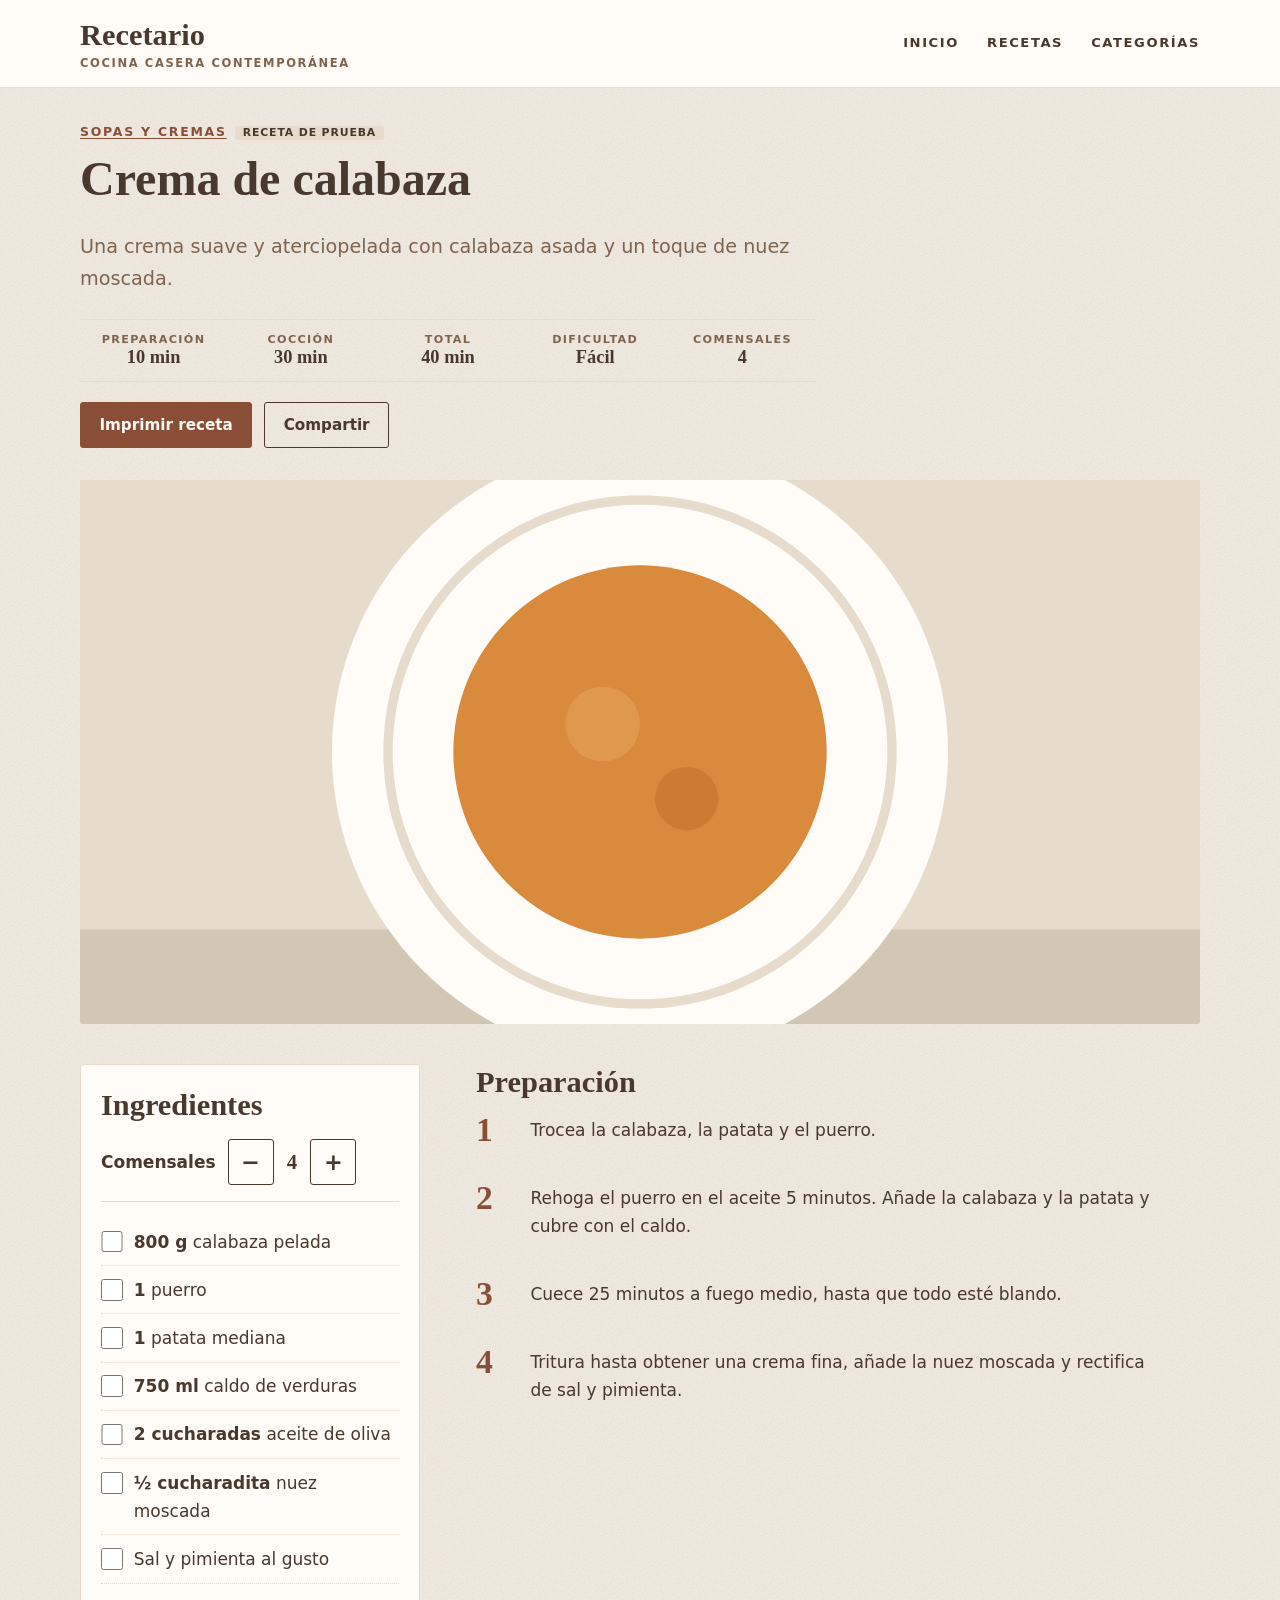
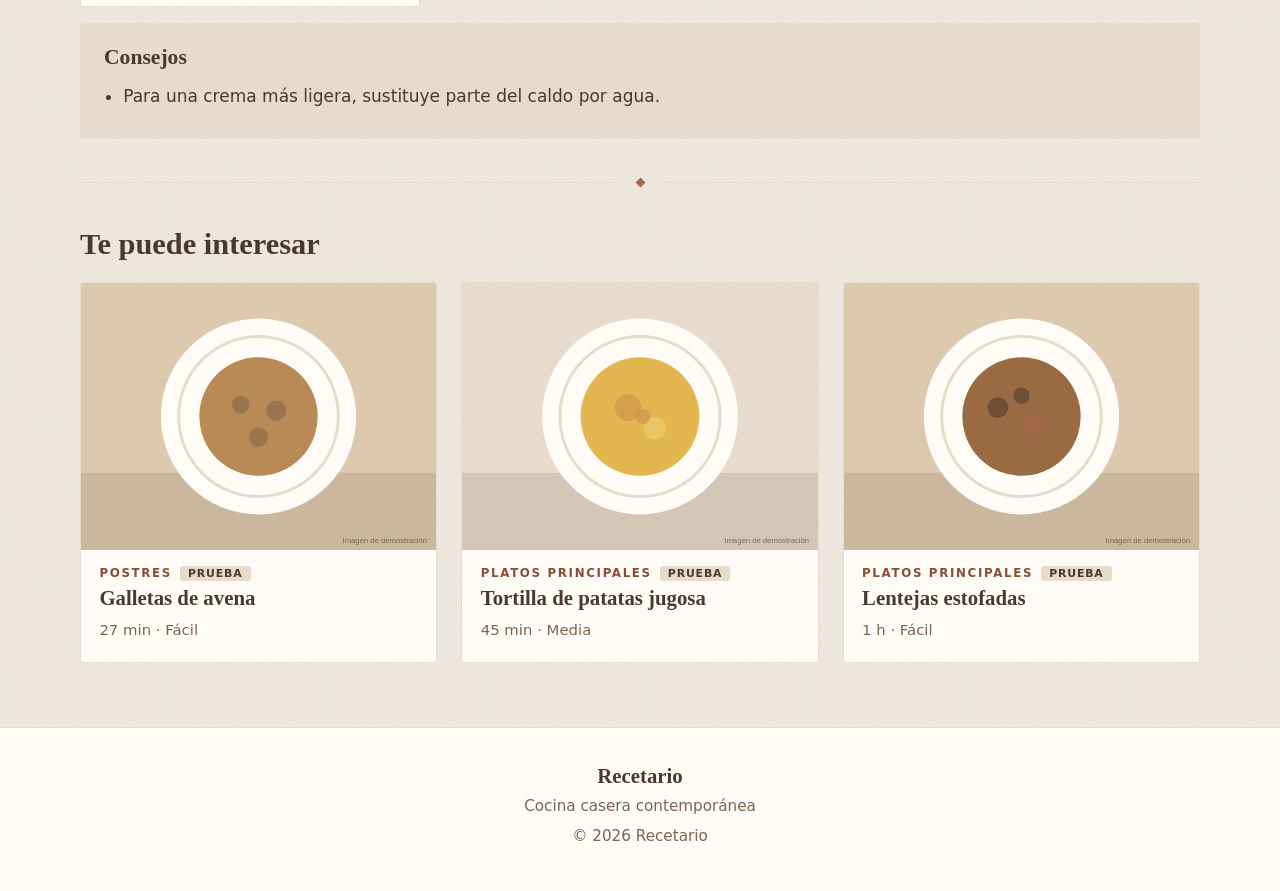
==== recetas/crema-de-calabaza/index.html @ c6485e89 "Add files via upload" ====
<!doctype html>
<html lang="es">
<head>
<meta charset="utf-8">
<meta name="viewport" content="width=device-width, initial-scale=1">
<title>Crema de calabaza · Recetario</title>
<meta name="description" content="Una crema suave y aterciopelada con calabaza asada y un toque de nuez moscada.">

<meta property="og:type" content="article">
<meta property="og:site_name" content="Recetario">
<meta property="og:title" content="Crema de calabaza">
<meta property="og:description" content="Una crema suave y aterciopelada con calabaza asada y un toque de nuez moscada.">

<meta name="recipe-slug" content="crema-de-calabaza">
<meta name="site-root" content="../../">
<meta http-equiv="Content-Security-Policy" content="default-src 'self'; script-src 'self'; style-src 'self' https://fonts.googleapis.com; font-src https://fonts.gstatic.com; img-src 'self' data:; connect-src 'self'; base-uri 'self'; form-action 'self'; object-src 'none'">
<link rel="preconnect" href="https://fonts.googleapis.com">
<link rel="preconnect" href="https://fonts.gstatic.com" crossorigin>
<link rel="stylesheet" href="https://fonts.googleapis.com/css2?family=Lora:wght@500;600;700&family=Nunito+Sans:wght@400;600;700&display=swap">
<link rel="stylesheet" href="../../assets/css/base.css">
<link rel="stylesheet" href="../../assets/css/public.css">
<script type="application/ld+json">{"@context":"https://schema.org","@type":"Recipe","name":"Crema de calabaza","description":"Una crema suave y aterciopelada con calabaza asada y un toque de nuez moscada.","recipeYield":"4 raciones","prepTime":"PT10M","cookTime":"PT30M","totalTime":"PT40M","recipeIngredient":["800 g calabaza pelada","1 puerro","1 patata mediana","750 ml caldo de verduras","2 cucharadas aceite de oliva","0.5 cucharadita nuez moscada","Sal y pimienta al gusto"],"recipeInstructions":[{"@type":"HowToStep","text":"Trocea la calabaza, la patata y el puerro."},{"@type":"HowToStep","text":"Rehoga el puerro en el aceite 5 minutos. Añade la calabaza y la patata y cubre con el caldo."},{"@type":"HowToStep","text":"Cuece 25 minutos a fuego medio, hasta que todo esté blando."},{"@type":"HowToStep","text":"Tritura hasta obtener una crema fina, añade la nuez moscada y rectifica de sal y pimienta."}],"datePublished":"2026-11-05T10:00:00Z","dateModified":"2026-11-05T10:00:00Z"}</script>
</head>
<body>
<a class="skip-link" href="#contenido">Saltar al contenido</a>
<header class="site-header"><div class="container"><a class="logo" href="../../index.html" aria-label="Recetario, inicio"><span class="logo-name">Recetario</span><span class="logo-tag">Cocina casera contemporánea</span></a><nav class="site-nav" aria-label="Principal"><a href="../../index.html">Inicio</a><a href="../../index.html#recetas">Recetas</a><a href="../../index.html#categorias">Categorías</a></nav></div></header>
<main id="contenido" aria-busy="true">
<article class="container recipe">
<header class="recipe-head"><p class="eyebrow" aria-hidden="true">&nbsp;</p><h1>Crema de calabaza</h1><p class="lead">Una crema suave y aterciopelada con calabaza asada y un toque de nuez moscada.</p>
<dl class="meta-strip"><div><dt>Preparación</dt><dd>10 min</dd></div><div><dt>Cocción</dt><dd>30 min</dd></div><div><dt>Total</dt><dd>40 min</dd></div><div><dt>Dificultad</dt><dd>Fácil</dd></div><div><dt>Comensales</dt><dd>4</dd></div></dl><div class="actions"></div></header>

<div class="recipe-body"><section class="ingredients"><h2>Ingredientes</h2><div class="servings servings-ph" aria-hidden="true"></div><ul class="ing-list"><li><span class="ing ing-static"><span class="ing-text"><span class="ing-qty">800 g</span> calabaza pelada</span></span></li><li><span class="ing ing-static"><span class="ing-text"><span class="ing-qty">1</span> puerro</span></span></li><li><span class="ing ing-static"><span class="ing-text"><span class="ing-qty">1</span> patata mediana</span></span></li><li><span class="ing ing-static"><span class="ing-text"><span class="ing-qty">750 ml</span> caldo de verduras</span></span></li><li><span class="ing ing-static"><span class="ing-text"><span class="ing-qty">2 cucharadas</span> aceite de oliva</span></span></li><li><span class="ing ing-static"><span class="ing-text"><span class="ing-qty">½ cucharadita</span> nuez moscada</span></span></li><li><span class="ing ing-static"><span class="ing-text"><span class="ing-qty"></span> Sal y pimienta al gusto</span></span></li></ul></section>
<section><h2>Preparación</h2><ol class="steps"><li><p>Trocea la calabaza, la patata y el puerro.</p></li><li><p>Rehoga el puerro en el aceite 5 minutos. Añade la calabaza y la patata y cubre con el caldo.</p></li><li><p>Cuece 25 minutos a fuego medio, hasta que todo esté blando.</p></li><li><p>Tritura hasta obtener una crema fina, añade la nuez moscada y rectifica de sal y pimienta.</p></li></ol></section></div>
<section class="tips"><h2>Consejos</h2><ul><li>Para una crema más ligera, sustituye parte del caldo por agua.</li></ul></section>
</article>
</main>
<footer class="site-footer"><div class="container"><p class="footer-logo">Recetario</p><p>Cocina casera contemporánea</p><p>© 2026 Recetario</p></div></footer>
<script type="module" src="../../assets/js/recipe.js"></script>
</body>
</html>
---- assets/css/base.css ----
/* Base compartida (web pública y panel). Cambia la identidad solo aquí. */
:root{
  --cream:#F5F0E7; --beige:#E7DCCB; --brown-900:#49382D; --brown-600:#80634D;
  --terracotta:#A7664C; --warm-white:#FFFCF7;
  --terracotta-dark:#8A4E37; /* terracota oscurecida para texto pequeño (contraste AA) */
  --bg:var(--cream); --surface:var(--warm-white); --text:var(--brown-900);
  --muted:var(--brown-600); --accent:var(--terracotta); --accent-text:var(--terracotta-dark);
  --line:var(--beige); --error:#9B2C2C; --ok:#2F6B3F;
  --font-serif:"Lora",Georgia,"Times New Roman",serif;
  --font-sans:"Nunito Sans",system-ui,-apple-system,"Segoe UI",sans-serif;
  --radius:3px; --maxw:1120px;
  --linen:url("data:image/svg+xml,%3Csvg xmlns='http://www.w3.org/2000/svg' width='160' height='160'%3E%3Cfilter id='n'%3E%3CfeTurbulence type='fractalNoise' baseFrequency='.9' numOctaves='2' stitchTiles='stitch'/%3E%3CfeColorMatrix values='0 0 0 0 .29 0 0 0 0 .22 0 0 0 0 .18 0 0 0 .18 0'/%3E%3C/filter%3E%3Crect width='100%25' height='100%25' filter='url(%23n)'/%3E%3C/svg%3E");
}
*,*::before,*::after{box-sizing:border-box}
html{-webkit-text-size-adjust:100%;scroll-behavior:smooth}
@media (prefers-reduced-motion:reduce){html{scroll-behavior:auto}}
body{margin:0;min-height:100vh;display:flex;flex-direction:column;background-color:var(--bg);background-image:var(--linen);color:var(--text);font:400 1.0625rem/1.65 var(--font-sans)}
main{flex:1}
h1,h2,h3{font-family:var(--font-serif);font-weight:600;line-height:1.2;margin:0 0 .5em}
h1{font-size:clamp(2rem,5vw,3rem)} h2{font-size:clamp(1.5rem,3.5vw,1.9rem)} h3{font-size:1.25rem}
p{margin:0 0 1em}
a{color:var(--accent-text);text-underline-offset:.2em}
img{display:block;max-width:100%;height:auto}
[hidden]{display:none!important}
ul,ol{margin:0;padding:0}
.container{width:min(100% - 2rem,var(--maxw));margin-inline:auto}
.muted{color:var(--muted)}
.visually-hidden{position:absolute!important;width:1px;height:1px;margin:-1px;padding:0;overflow:hidden;clip:rect(0 0 0 0);white-space:nowrap;border:0}
.skip-link{position:absolute;left:1rem;top:-4rem;z-index:100;background:var(--text);color:var(--surface);padding:.6rem 1rem;border-radius:var(--radius)}
.skip-link:focus{top:1rem}
:focus-visible{outline:3px solid var(--accent-text);outline-offset:2px}

.btn{display:inline-flex;align-items:center;justify-content:center;gap:.4rem;min-height:46px;padding:.6rem 1.15rem;font:700 .95rem var(--font-sans);color:var(--text);background:transparent;border:1.5px solid var(--text);border-radius:var(--radius);cursor:pointer;text-decoration:none}
.btn:hover{background:var(--beige)}
.btn:disabled{opacity:.45;cursor:not-allowed}
.btn-primary{background:var(--accent-text);border-color:var(--accent-text);color:var(--surface)}
.btn-primary:hover{background:var(--text);border-color:var(--text)}
.btn-link{background:none;border:0;padding:.4rem 0;min-height:44px;color:var(--accent-text);font:600 .95rem var(--font-sans);text-decoration:underline;cursor:pointer}

input,select,textarea{font:inherit;color:inherit;background:var(--surface);border:1.5px solid var(--muted);border-radius:var(--radius);padding:.65rem .85rem;min-height:46px;max-width:100%}
input[type=checkbox]{min-height:0}
label{font-weight:600}

.ornament{display:flex;align-items:center;gap:1rem;margin:2.5rem 0;color:var(--line)}
.ornament::before,.ornament::after{content:"";flex:1;height:1px;background:currentColor}
.ornament span{width:7px;height:7px;background:var(--accent);transform:rotate(45deg)}

.toast{position:fixed;left:50%;bottom:1.5rem;transform:translateX(-50%);z-index:200;max-width:calc(100% - 2rem);padding:.75rem 1.25rem;background:var(--text);color:var(--surface);border-radius:var(--radius);font-weight:600}
---- assets/css/public.css ----
/* ---------- Cabecera y pie ---------- */
.site-header{border-bottom:1px solid var(--line);background:var(--surface)}
.site-header .container{display:flex;flex-wrap:wrap;align-items:center;justify-content:space-between;gap:.5rem 2rem;padding-block:1.1rem}
.logo{text-decoration:none;color:var(--text);display:block;line-height:1.1}
.logo-name{display:block;font:600 1.9rem var(--font-serif)}
.logo-tag{display:block;margin-top:.2rem;font:600 .72rem var(--font-sans);letter-spacing:.14em;text-transform:uppercase;color:var(--muted)}
.site-nav{display:flex;gap:1.75rem}
.site-nav a{display:inline-flex;align-items:center;min-height:44px;font:700 .82rem var(--font-sans);letter-spacing:.12em;text-transform:uppercase;color:var(--text);text-decoration:none;border-bottom:2px solid transparent}
.site-nav a:hover,.site-nav a[aria-current=page]{border-bottom-color:var(--accent)}
.site-footer{margin-top:4rem;padding:2.25rem 0;border-top:1px solid var(--line);background:var(--surface);text-align:center;color:var(--muted);font-size:.95rem}
.footer-logo{font:600 1.3rem var(--font-serif);color:var(--text);margin:0 0 .2rem}
.site-footer p{margin:0 0 .35rem}

/* ---------- Catálogo ---------- */
.catalog-head{padding-top:2.5rem}
.catalog-head h1{margin-bottom:.25rem}
.toolbar{display:flex;flex-wrap:wrap;gap:.75rem;margin:1.25rem 0 1rem}
.toolbar .field{display:flex;flex-direction:column;gap:.25rem}
.toolbar .field-search{flex:1 1 260px}
.toolbar .field-search input{width:100%}
.toolbar .field-sort{flex:0 0 auto}
.toolbar label{font-size:.82rem;letter-spacing:.06em;text-transform:uppercase;color:var(--muted)}
.chips{display:flex;flex-wrap:wrap;gap:.5rem;margin-bottom:1.25rem;min-height:44px}
.chip{min-height:44px;padding:.4rem 1rem;font:700 .9rem var(--font-sans);color:var(--text);background:transparent;border:1.5px solid var(--line);border-radius:999px;cursor:pointer}
.chip:hover{border-color:var(--muted)}
.chip[aria-pressed=true]{background:var(--text);border-color:var(--text);color:var(--surface)}
.result-count{margin:0 0 1rem;color:var(--muted);font-size:.95rem;min-height:1.5em}
.grid{display:grid;grid-template-columns:1fr;gap:2rem 1.5rem}
@media (min-width:600px){.grid{grid-template-columns:repeat(2,1fr)}}
@media (min-width:960px){.grid{grid-template-columns:repeat(3,1fr)}}
.card{background:var(--surface);border:1px solid var(--line);border-radius:var(--radius);overflow:hidden}
.card-link{display:block;color:inherit;text-decoration:none;height:100%}
.card-media{margin:0;aspect-ratio:4/3;background:var(--beige);overflow:hidden}
.card-media img{width:100%;height:100%;object-fit:cover;transition:transform .4s}
@media (hover:hover) and (prefers-reduced-motion:no-preference){.card-link:hover .card-media img{transform:scale(1.03)}}
.card-link:hover .card-title{text-decoration:underline;text-decoration-color:var(--accent);text-underline-offset:.2em}
.card-body{padding:1rem 1.15rem 1.25rem}
.card-cat{margin:0 0 .35rem;font:700 .74rem var(--font-sans);letter-spacing:.14em;text-transform:uppercase;color:var(--accent-text)}
.card-title{margin:0 0 .4rem;font-size:1.3rem}
.card-meta{margin:0;color:var(--muted);font-size:.93rem}
.badge{display:inline-block;margin-left:.5rem;padding:.05rem .5rem;font:700 .68rem var(--font-sans);letter-spacing:.08em;text-transform:uppercase;color:var(--text);background:var(--beige);border-radius:var(--radius);vertical-align:middle}
.skeleton .card-media{background:var(--beige)}
.skeleton .card-body{min-height:7.6rem}
.sk-line{height:.9rem;margin:0 0 .6rem;background:var(--beige);border-radius:2px}
.sk-line.short{width:55%}
.state-box{padding-block:4rem;text-align:center;max-width:36rem}
.state-box .btn{margin-top:.5rem}

/* ---------- Receta ---------- */
.recipe-head{padding-top:2.25rem;max-width:46rem}
.eyebrow{margin:0 0 .6rem;font:700 .78rem var(--font-sans);letter-spacing:.14em;text-transform:uppercase}
.recipe-head .lead{font-size:1.2rem;color:var(--muted)}
.meta-strip{display:flex;flex-wrap:wrap;margin:1.5rem 0 1.25rem;border-block:1px solid var(--line)}
.meta-strip div{flex:1 1 7rem;padding:.8rem .5rem;text-align:center}
.meta-strip dt{font:700 .7rem var(--font-sans);letter-spacing:.12em;text-transform:uppercase;color:var(--muted)}
.meta-strip dd{margin:.1rem 0 0;font:600 1.15rem var(--font-serif)}
.actions{display:flex;flex-wrap:wrap;gap:.75rem}
.actions:empty{min-height:46px}   /* reserva el hueco de los botones mientras carga el JS */
.hero{margin:2rem 0 0}
.hero img{width:100%;aspect-ratio:4/3;max-height:34rem;object-fit:cover;border-radius:var(--radius);background:var(--beige)}
@media (min-width:900px){.hero img{aspect-ratio:16/9}}
.recipe-body{display:grid;gap:2.5rem;margin-top:2.5rem}
@media (min-width:900px){.recipe-body{grid-template-columns:minmax(280px,340px) 1fr;gap:3.5rem;align-items:start}.ingredients{position:sticky;top:1rem}}
.ingredients{background:var(--surface);border:1px solid var(--line);border-radius:var(--radius);padding:1.4rem 1.25rem}
.servings{display:flex;align-items:center;flex-wrap:wrap;gap:.5rem .75rem;margin-bottom:1rem;padding-bottom:1rem;border-bottom:1px solid var(--line)}
.servings-ph{min-height:calc(46px + 2rem + 1px)}
.ing-static::before{content:"";flex:none;width:1.35rem;height:1.35rem;margin-top:.2rem}
.servings-label{font-weight:700}
.servings-controls{display:flex;align-items:center;gap:.5rem}
.servings .btn-icon{width:46px;padding:0;font-size:1.4rem}
.servings-value{min-width:2ch;text-align:center;font:600 1.3rem var(--font-serif)}
.ing-list{list-style:none}
.ing{display:flex;gap:.7rem;align-items:flex-start;padding:.6rem 0;border-bottom:1px dotted var(--line);font-weight:400;cursor:pointer}
.ing input{width:1.35rem;height:1.35rem;margin:.2rem 0 0;flex:none;accent-color:var(--accent-text)}
.ing-qty{font-weight:700;white-space:nowrap}
.ing input:checked~.ing-text{text-decoration:line-through;color:var(--muted)}
.steps{list-style:none;counter-reset:step}
.steps li{counter-increment:step;position:relative;padding:0 0 1.75rem 3.4rem}
.steps li::before{content:counter(step);position:absolute;left:0;top:-.15rem;font:600 2.1rem/1 var(--font-serif);color:var(--accent-text)}
.steps p{margin:0 0 .75rem;max-width:40rem}
.step-fig{margin:.5rem 0 0}
.step-fig img{width:100%;max-width:34rem;border-radius:var(--radius)}
.tips{margin-top:1rem;padding:1.4rem 1.5rem;background:var(--beige);border-radius:var(--radius)}
.tips h2{font-size:1.35rem}
.tips ul{padding-left:1.2rem}
.tips li{margin-bottom:.4rem}
.gallery-grid{display:grid;grid-template-columns:repeat(auto-fill,minmax(220px,1fr));gap:1rem}
.gallery-grid figure{margin:0}
.gallery-grid img{width:100%;aspect-ratio:4/3;object-fit:cover;border-radius:var(--radius);background:var(--beige)}
.gallery-grid figcaption{margin-top:.35rem;font-size:.9rem;color:var(--muted)}
.related h2{margin-bottom:1.25rem}

/* ---------- Impresión ---------- */
@media print{
  body{display:block;background:#fff;color:#000;font-size:11pt}
  .site-header,.site-footer,.skip-link,.actions,.related,.gallery,.ornament,.toast,.servings-controls .btn,.servings .btn-link{display:none!important}
  .recipe-body{display:block}
  .ingredients{position:static;border:0;padding:0;background:none}
  .hero img{max-height:7cm;object-fit:cover}
  .steps li,.ing{break-inside:avoid}
  .tips{background:none;border:1px solid #999}
  a{color:inherit;text-decoration:none}
}
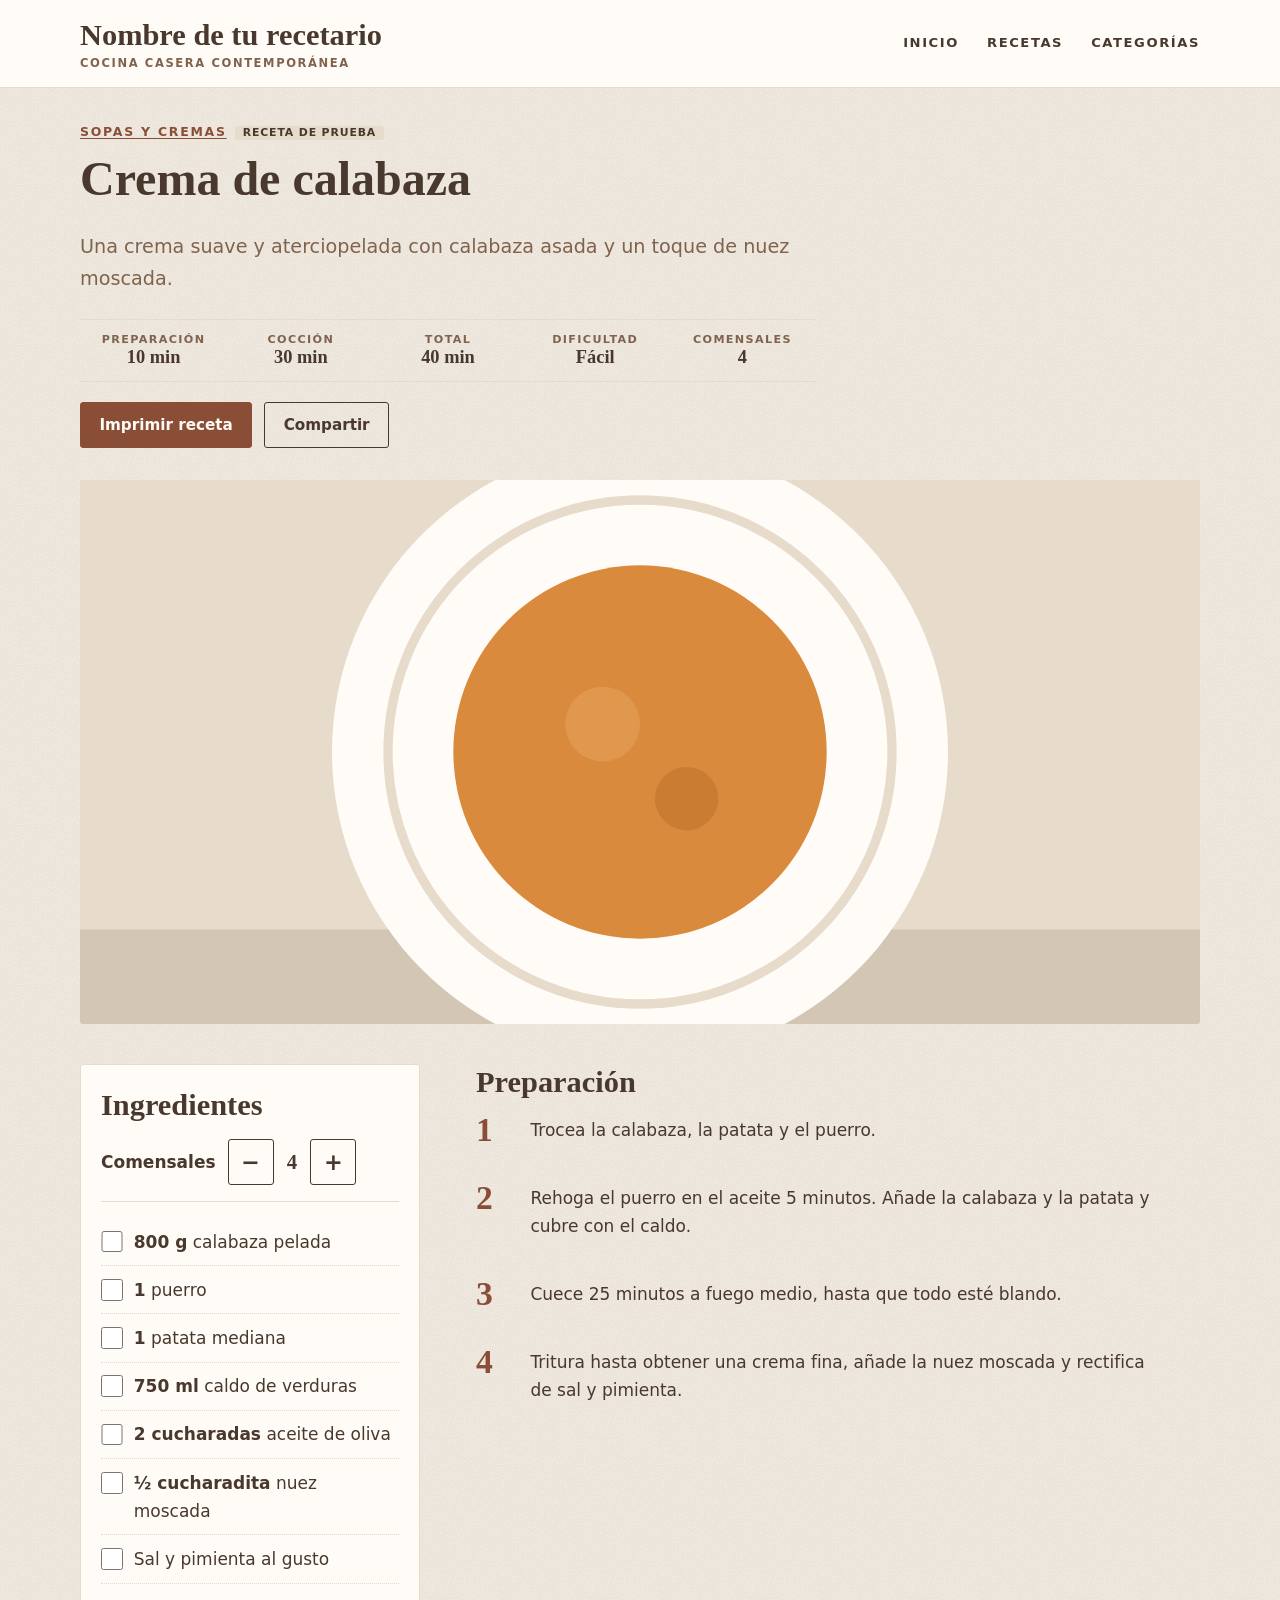
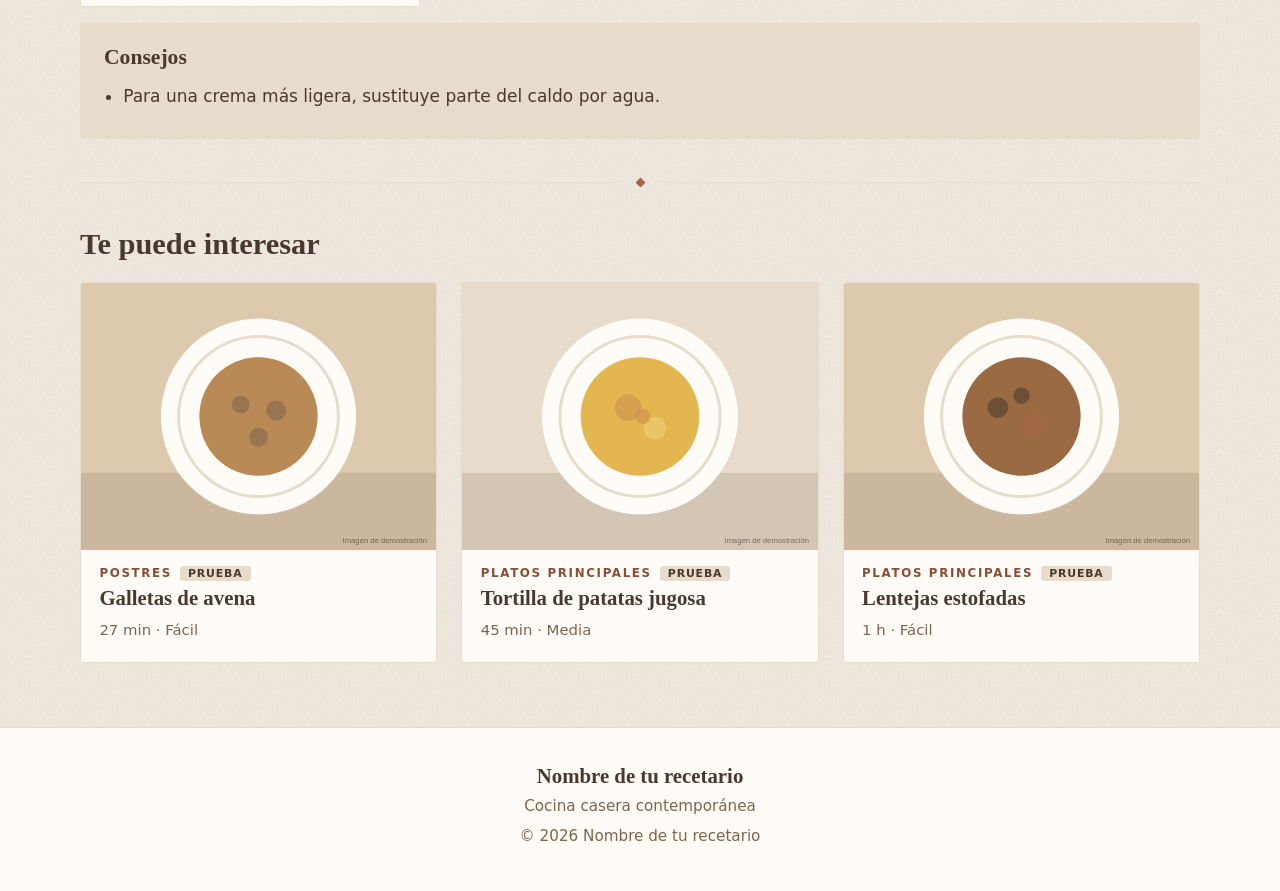
==== commit 6ea847f7: "Add files via upload" ====
--- a/recetas/crema-de-calabaza/index.html
+++ b/recetas/crema-de-calabaza/index.html
@@ -3,14 +3,16 @@
 <head>
 <meta charset="utf-8">
 <meta name="viewport" content="width=device-width, initial-scale=1">
-<title>Crema de calabaza · Recetario</title>
+<title>Crema de calabaza · Nombre de tu recetario</title>
 <meta name="description" content="Una crema suave y aterciopelada con calabaza asada y un toque de nuez moscada.">
-
+<link rel="canonical" href="https://n0shell.github.io/recetario/recetas/crema-de-calabaza/">
+<meta property="og:url" content="https://n0shell.github.io/recetario/recetas/crema-de-calabaza/">
 <meta property="og:type" content="article">
-<meta property="og:site_name" content="Recetario">
+<meta property="og:site_name" content="Nombre de tu recetario">
 <meta property="og:title" content="Crema de calabaza">
 <meta property="og:description" content="Una crema suave y aterciopelada con calabaza asada y un toque de nuez moscada.">
-
+<meta property="og:image" content="https://n0shell.github.io/recetario/data/recipes/crema-de-calabaza/portada.svg">
+<meta name="twitter:card" content="summary_large_image">
 <meta name="recipe-slug" content="crema-de-calabaza">
 <meta name="site-root" content="../../">
 <meta http-equiv="Content-Security-Policy" content="default-src 'self'; script-src 'self'; style-src 'self' https://fonts.googleapis.com; font-src https://fonts.gstatic.com; img-src 'self' data:; connect-src 'self'; base-uri 'self'; form-action 'self'; object-src 'none'">
@@ -19,22 +21,22 @@
 <link rel="stylesheet" href="https://fonts.googleapis.com/css2?family=Lora:wght@500;600;700&family=Nunito+Sans:wght@400;600;700&display=swap">
 <link rel="stylesheet" href="../../assets/css/base.css">
 <link rel="stylesheet" href="../../assets/css/public.css">
-<script type="application/ld+json">{"@context":"https://schema.org","@type":"Recipe","name":"Crema de calabaza","description":"Una crema suave y aterciopelada con calabaza asada y un toque de nuez moscada.","recipeYield":"4 raciones","prepTime":"PT10M","cookTime":"PT30M","totalTime":"PT40M","recipeIngredient":["800 g calabaza pelada","1 puerro","1 patata mediana","750 ml caldo de verduras","2 cucharadas aceite de oliva","0.5 cucharadita nuez moscada","Sal y pimienta al gusto"],"recipeInstructions":[{"@type":"HowToStep","text":"Trocea la calabaza, la patata y el puerro."},{"@type":"HowToStep","text":"Rehoga el puerro en el aceite 5 minutos. Añade la calabaza y la patata y cubre con el caldo."},{"@type":"HowToStep","text":"Cuece 25 minutos a fuego medio, hasta que todo esté blando."},{"@type":"HowToStep","text":"Tritura hasta obtener una crema fina, añade la nuez moscada y rectifica de sal y pimienta."}],"datePublished":"2026-11-05T10:00:00Z","dateModified":"2026-11-05T10:00:00Z"}</script>
+<script type="application/ld+json">{"@context":"https://schema.org","@type":"Recipe","name":"Crema de calabaza","description":"Una crema suave y aterciopelada con calabaza asada y un toque de nuez moscada.","image":["https://n0shell.github.io/recetario/data/recipes/crema-de-calabaza/portada.svg"],"recipeYield":"4 raciones","prepTime":"PT10M","cookTime":"PT30M","totalTime":"PT40M","recipeIngredient":["800 g calabaza pelada","1 puerro","1 patata mediana","750 ml caldo de verduras","2 cucharadas aceite de oliva","0.5 cucharadita nuez moscada","Sal y pimienta al gusto"],"recipeInstructions":[{"@type":"HowToStep","text":"Trocea la calabaza, la patata y el puerro."},{"@type":"HowToStep","text":"Rehoga el puerro en el aceite 5 minutos. Añade la calabaza y la patata y cubre con el caldo."},{"@type":"HowToStep","text":"Cuece 25 minutos a fuego medio, hasta que todo esté blando."},{"@type":"HowToStep","text":"Tritura hasta obtener una crema fina, añade la nuez moscada y rectifica de sal y pimienta."}],"datePublished":"2026-11-05T10:00:00Z","dateModified":"2026-11-05T10:00:00Z"}</script>
 </head>
 <body>
 <a class="skip-link" href="#contenido">Saltar al contenido</a>
-<header class="site-header"><div class="container"><a class="logo" href="../../index.html" aria-label="Recetario, inicio"><span class="logo-name">Recetario</span><span class="logo-tag">Cocina casera contemporánea</span></a><nav class="site-nav" aria-label="Principal"><a href="../../index.html">Inicio</a><a href="../../index.html#recetas">Recetas</a><a href="../../index.html#categorias">Categorías</a></nav></div></header>
+<header class="site-header"><div class="container"><a class="logo" href="../../index.html" aria-label="Nombre de tu recetario, inicio"><span class="logo-name">Nombre de tu recetario</span><span class="logo-tag">Cocina casera contemporánea</span></a><nav class="site-nav" aria-label="Principal"><a href="../../index.html">Inicio</a><a href="../../index.html#recetas">Recetas</a><a href="../../index.html#categorias">Categorías</a></nav></div></header>
 <main id="contenido" aria-busy="true">
 <article class="container recipe">
 <header class="recipe-head"><p class="eyebrow" aria-hidden="true">&nbsp;</p><h1>Crema de calabaza</h1><p class="lead">Una crema suave y aterciopelada con calabaza asada y un toque de nuez moscada.</p>
 <dl class="meta-strip"><div><dt>Preparación</dt><dd>10 min</dd></div><div><dt>Cocción</dt><dd>30 min</dd></div><div><dt>Total</dt><dd>40 min</dd></div><div><dt>Dificultad</dt><dd>Fácil</dd></div><div><dt>Comensales</dt><dd>4</dd></div></dl><div class="actions"></div></header>
-
+<figure class="hero"><img src="../../data/recipes/crema-de-calabaza/portada.svg" alt="Crema de calabaza" width="1200" height="900" fetchpriority="high"></figure>
 <div class="recipe-body"><section class="ingredients"><h2>Ingredientes</h2><div class="servings servings-ph" aria-hidden="true"></div><ul class="ing-list"><li><span class="ing ing-static"><span class="ing-text"><span class="ing-qty">800 g</span> calabaza pelada</span></span></li><li><span class="ing ing-static"><span class="ing-text"><span class="ing-qty">1</span> puerro</span></span></li><li><span class="ing ing-static"><span class="ing-text"><span class="ing-qty">1</span> patata mediana</span></span></li><li><span class="ing ing-static"><span class="ing-text"><span class="ing-qty">750 ml</span> caldo de verduras</span></span></li><li><span class="ing ing-static"><span class="ing-text"><span class="ing-qty">2 cucharadas</span> aceite de oliva</span></span></li><li><span class="ing ing-static"><span class="ing-text"><span class="ing-qty">½ cucharadita</span> nuez moscada</span></span></li><li><span class="ing ing-static"><span class="ing-text"><span class="ing-qty"></span> Sal y pimienta al gusto</span></span></li></ul></section>
 <section><h2>Preparación</h2><ol class="steps"><li><p>Trocea la calabaza, la patata y el puerro.</p></li><li><p>Rehoga el puerro en el aceite 5 minutos. Añade la calabaza y la patata y cubre con el caldo.</p></li><li><p>Cuece 25 minutos a fuego medio, hasta que todo esté blando.</p></li><li><p>Tritura hasta obtener una crema fina, añade la nuez moscada y rectifica de sal y pimienta.</p></li></ol></section></div>
 <section class="tips"><h2>Consejos</h2><ul><li>Para una crema más ligera, sustituye parte del caldo por agua.</li></ul></section>
 </article>
 </main>
-<footer class="site-footer"><div class="container"><p class="footer-logo">Recetario</p><p>Cocina casera contemporánea</p><p>© 2026 Recetario</p></div></footer>
+<footer class="site-footer"><div class="container"><p class="footer-logo">Nombre de tu recetario</p><p>Cocina casera contemporánea</p><p>© 2026 Nombre de tu recetario</p></div></footer>
 <script type="module" src="../../assets/js/recipe.js"></script>
 </body>
 </html>
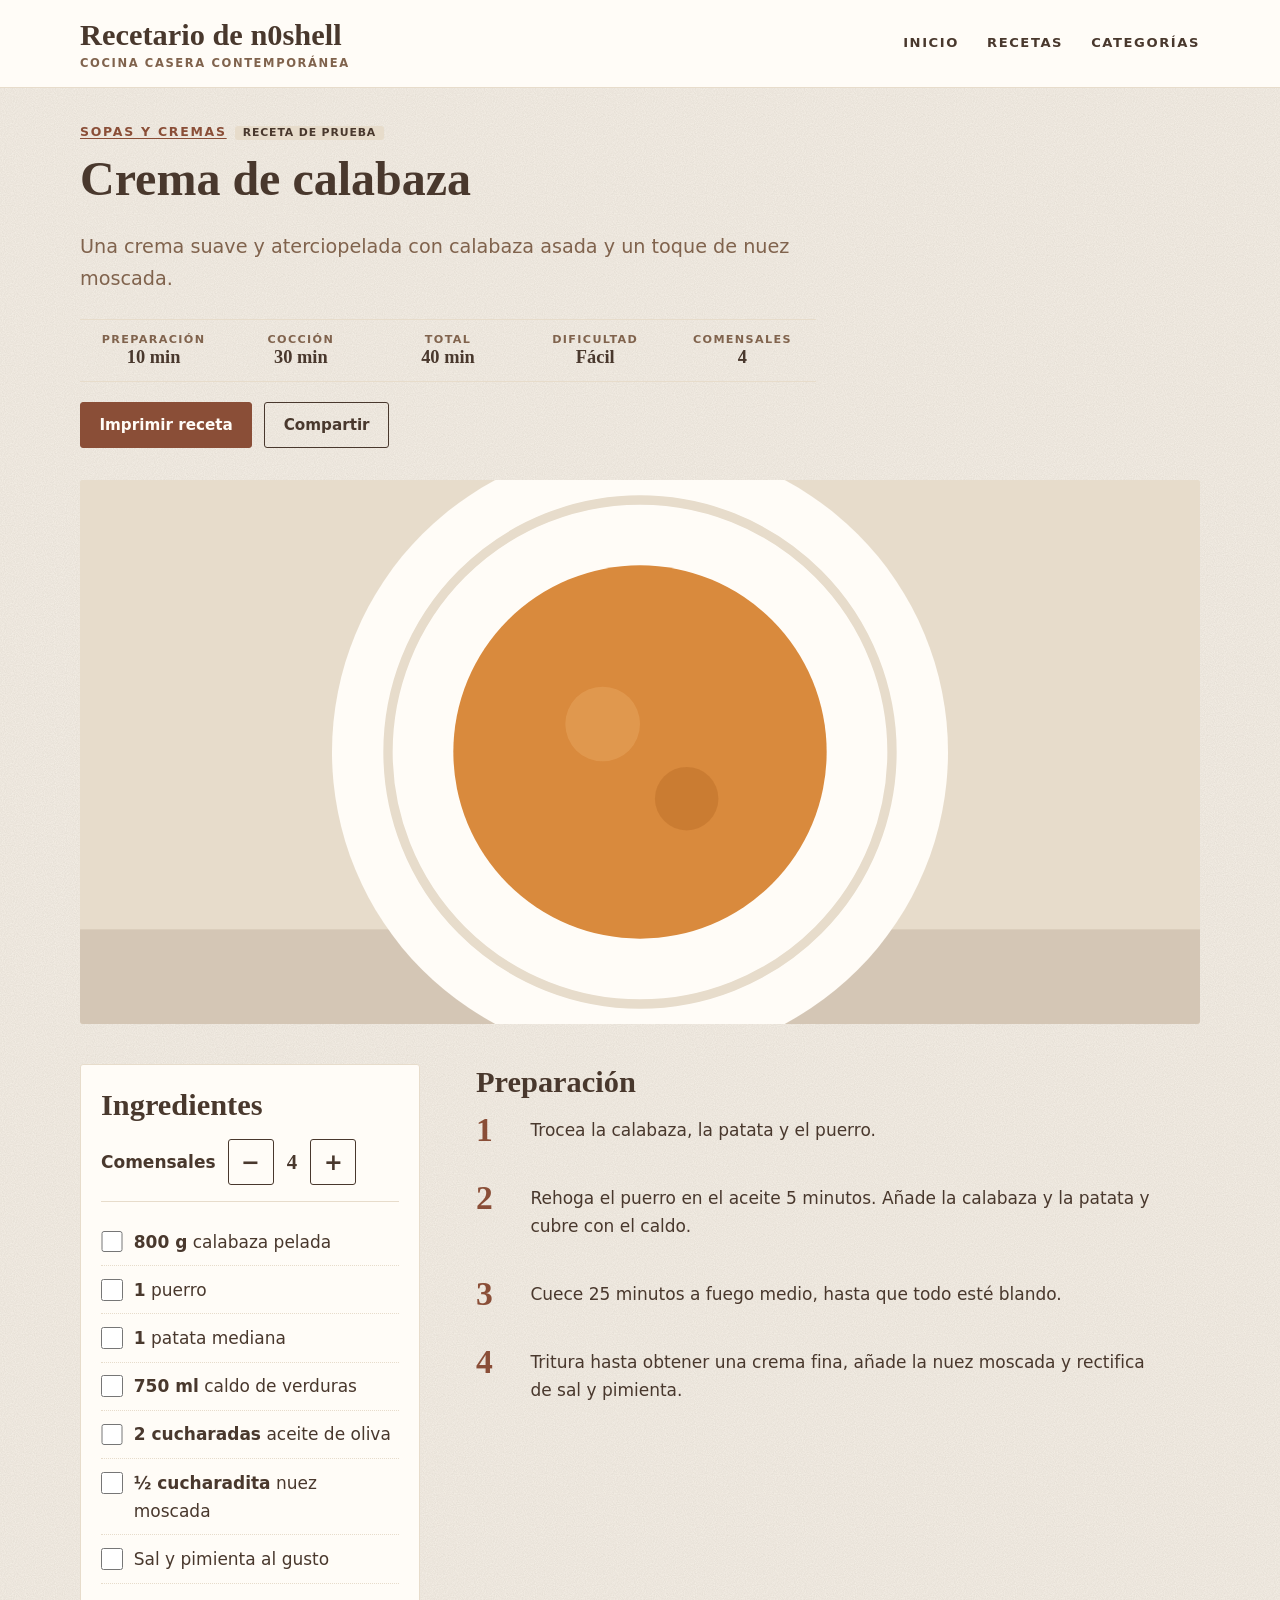
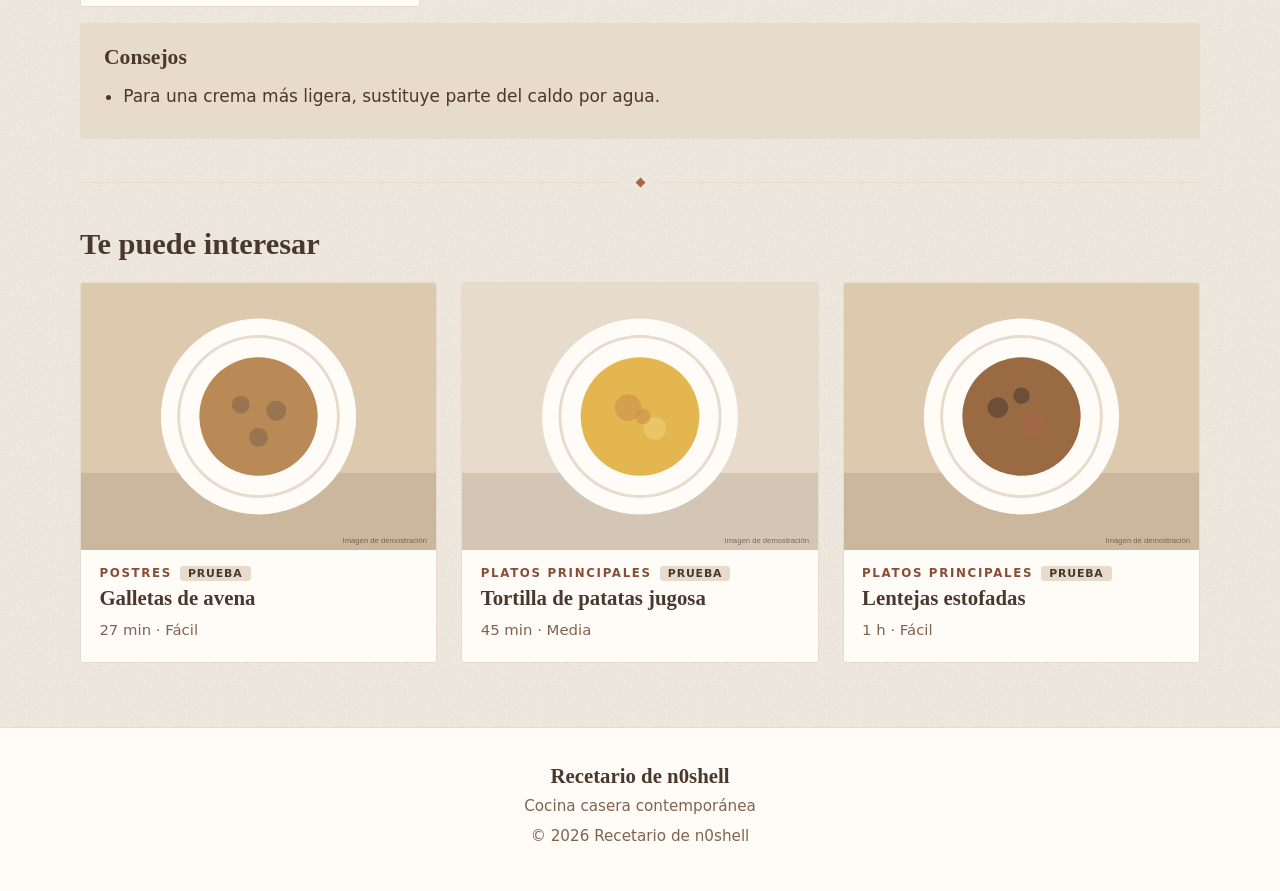
==== commit fc947ddc: "Add files via upload" ====
--- a/recetas/crema-de-calabaza/index.html
+++ b/recetas/crema-de-calabaza/index.html
@@ -3,12 +3,12 @@
 <head>
 <meta charset="utf-8">
 <meta name="viewport" content="width=device-width, initial-scale=1">
-<title>Crema de calabaza · Nombre de tu recetario</title>
+<title>Crema de calabaza · Recetario de n0shell</title>
 <meta name="description" content="Una crema suave y aterciopelada con calabaza asada y un toque de nuez moscada.">
 <link rel="canonical" href="https://n0shell.github.io/recetario/recetas/crema-de-calabaza/">
 <meta property="og:url" content="https://n0shell.github.io/recetario/recetas/crema-de-calabaza/">
 <meta property="og:type" content="article">
-<meta property="og:site_name" content="Nombre de tu recetario">
+<meta property="og:site_name" content="Recetario de n0shell">
 <meta property="og:title" content="Crema de calabaza">
 <meta property="og:description" content="Una crema suave y aterciopelada con calabaza asada y un toque de nuez moscada.">
 <meta property="og:image" content="https://n0shell.github.io/recetario/data/recipes/crema-de-calabaza/portada.svg">
@@ -25,7 +25,7 @@
 </head>
 <body>
 <a class="skip-link" href="#contenido">Saltar al contenido</a>
-<header class="site-header"><div class="container"><a class="logo" href="../../index.html" aria-label="Nombre de tu recetario, inicio"><span class="logo-name">Nombre de tu recetario</span><span class="logo-tag">Cocina casera contemporánea</span></a><nav class="site-nav" aria-label="Principal"><a href="../../index.html">Inicio</a><a href="../../index.html#recetas">Recetas</a><a href="../../index.html#categorias">Categorías</a></nav></div></header>
+<header class="site-header"><div class="container"><a class="logo" href="../../index.html" aria-label="Recetario de n0shell, inicio"><span class="logo-name">Recetario de n0shell</span><span class="logo-tag">Cocina casera contemporánea</span></a><nav class="site-nav" aria-label="Principal"><a href="../../index.html">Inicio</a><a href="../../index.html#recetas">Recetas</a><a href="../../index.html#categorias">Categorías</a></nav></div></header>
 <main id="contenido" aria-busy="true">
 <article class="container recipe">
 <header class="recipe-head"><p class="eyebrow" aria-hidden="true">&nbsp;</p><h1>Crema de calabaza</h1><p class="lead">Una crema suave y aterciopelada con calabaza asada y un toque de nuez moscada.</p>
@@ -36,7 +36,7 @@
 <section class="tips"><h2>Consejos</h2><ul><li>Para una crema más ligera, sustituye parte del caldo por agua.</li></ul></section>
 </article>
 </main>
-<footer class="site-footer"><div class="container"><p class="footer-logo">Nombre de tu recetario</p><p>Cocina casera contemporánea</p><p>© 2026 Nombre de tu recetario</p></div></footer>
+<footer class="site-footer"><div class="container"><p class="footer-logo">Recetario de n0shell</p><p>Cocina casera contemporánea</p><p>© 2026 Recetario de n0shell</p></div></footer>
 <script type="module" src="../../assets/js/recipe.js"></script>
 </body>
 </html>
